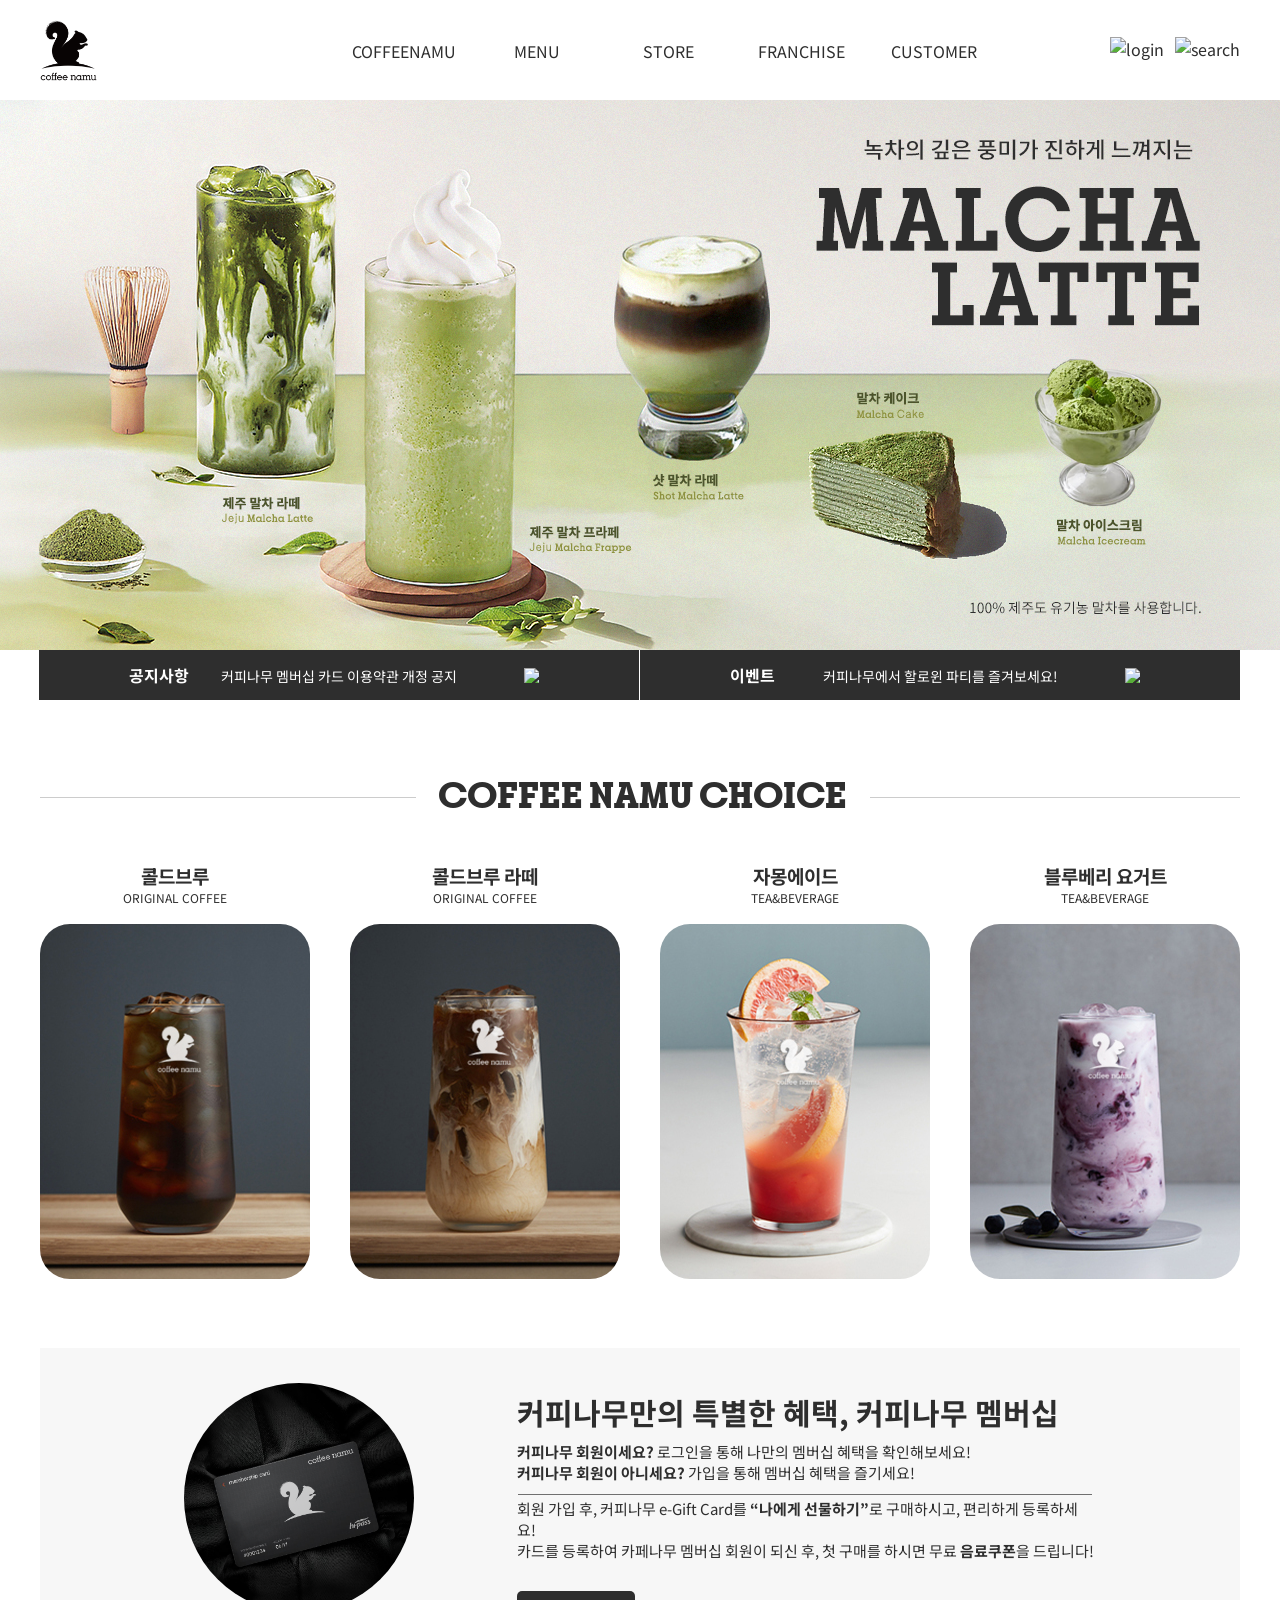
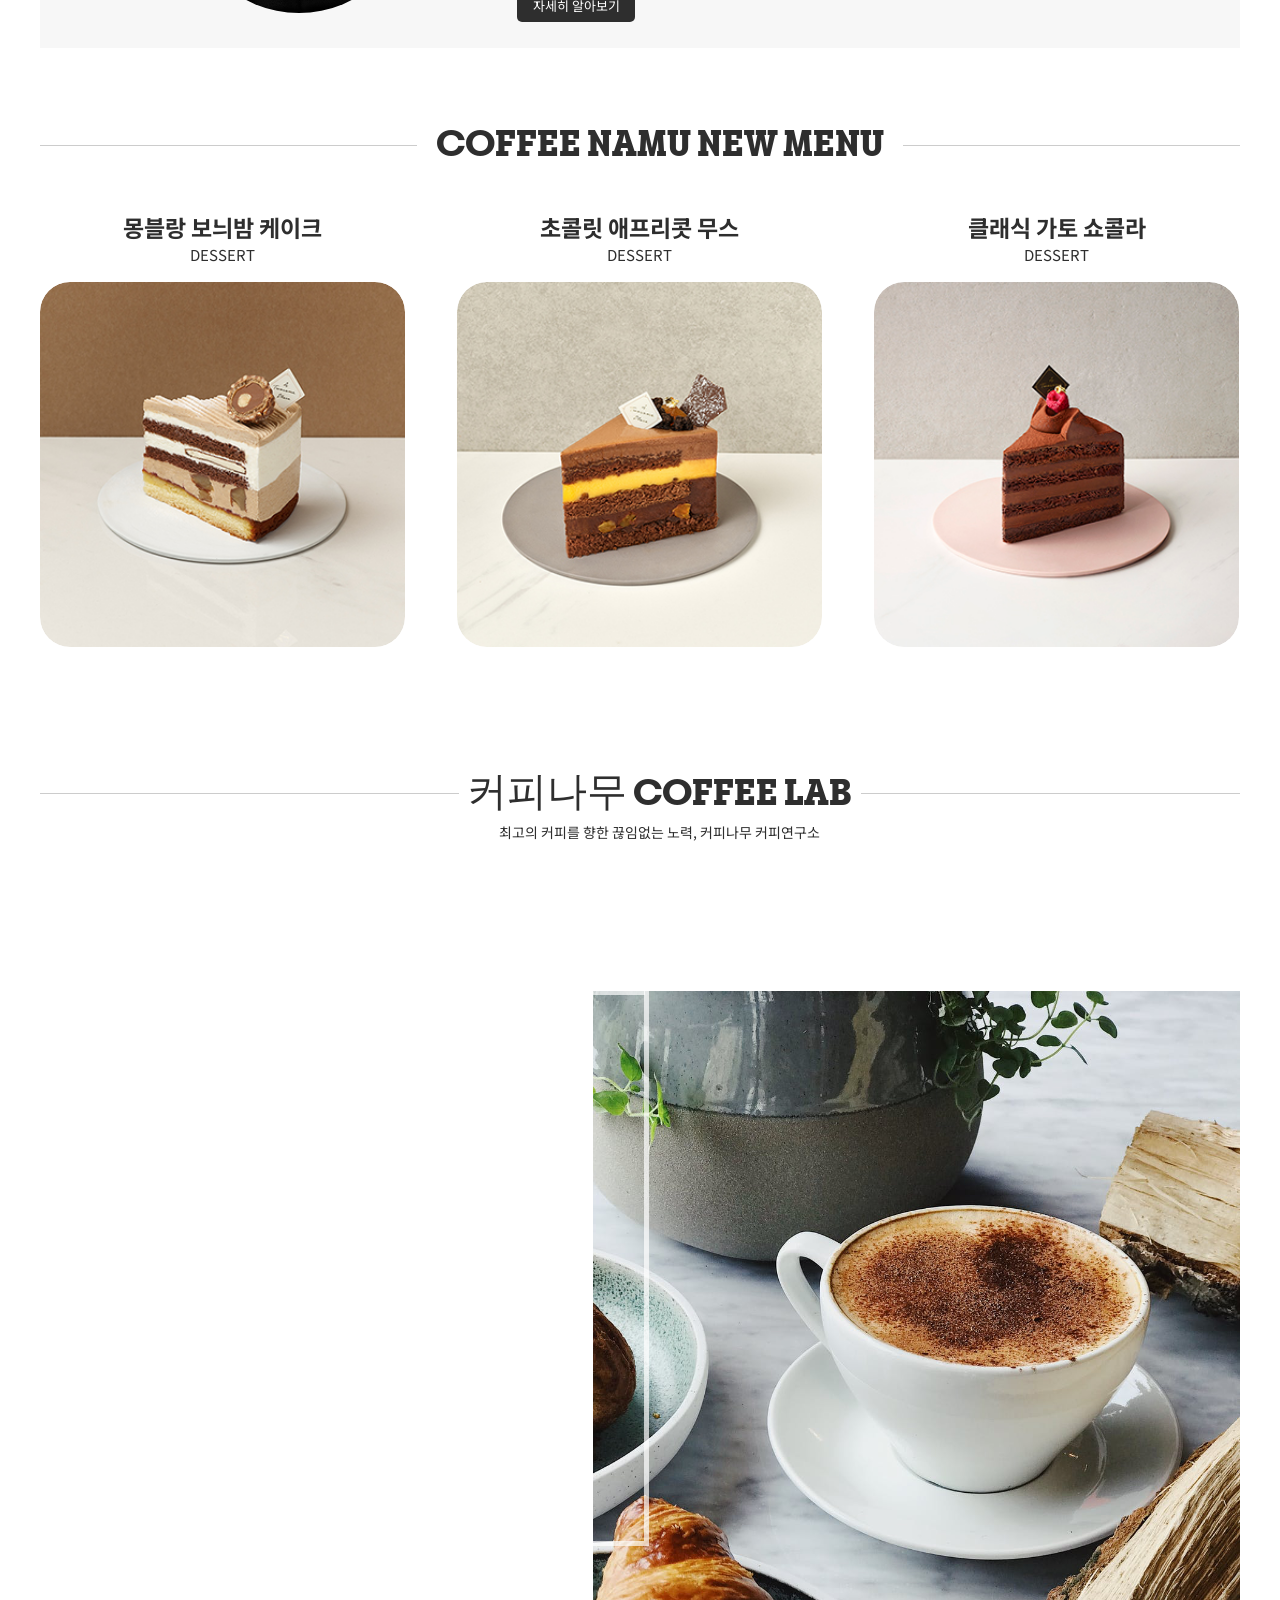
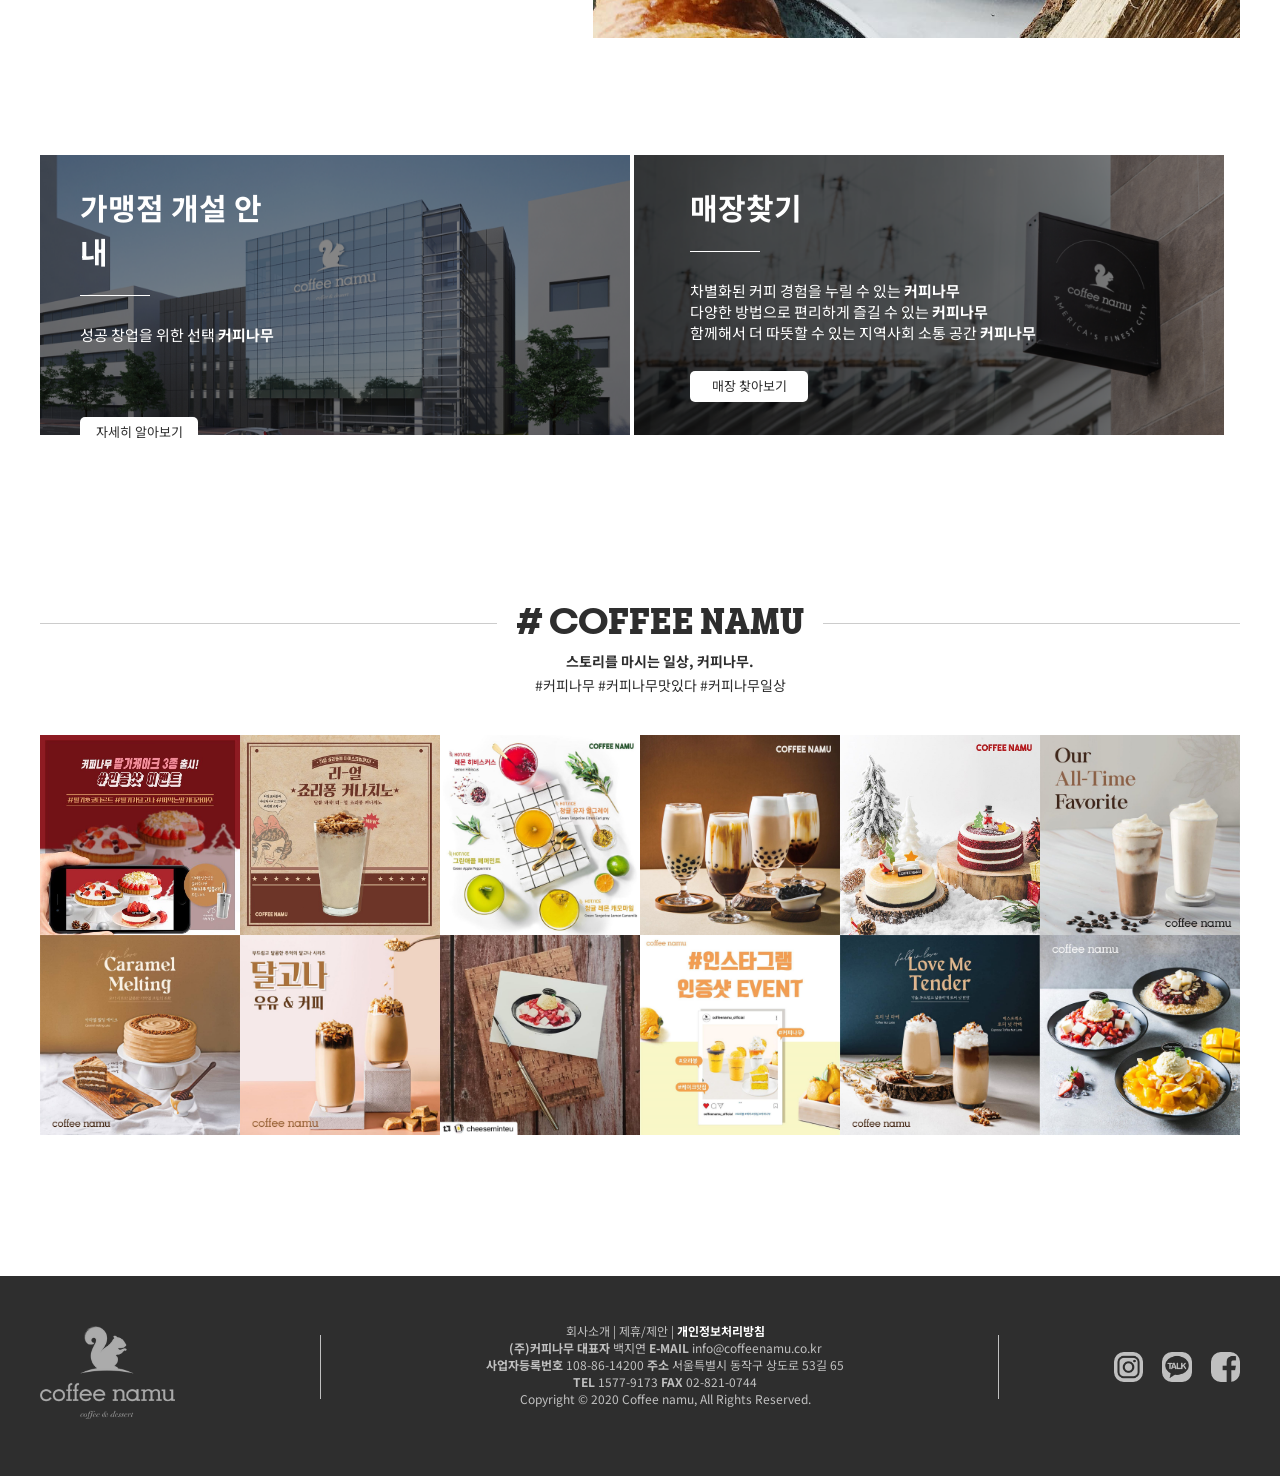
==== index.html @ 3d052d12 "Add files via upload" ====
<!DOCTYPE html>
<html lang="en">
<head>
    <meta charset="UTF-8">
    <meta name="viewport" content="width=device-width, initial-scale=1.0">
    <title>Coffee Namu</title>
    <!-- font -->
    <link href="https://fonts.googleapis.com/css2?family=Noto+Sans+KR:wght@300;400;500;700&display=swap" rel="stylesheet">
    <!-- style -->
    <link rel="stylesheet" href="./css/style.css">
    <!-- jQuery -->
    <script src="https://ajax.googleapis.com/ajax/libs/jquery/3.5.1/jquery.min.js"></script>
    <!-- JavaScript -->
    <script src="./js/main.js"></script>
</head>
<body>
    <!-- header -->
    <header id="main_header">
        <div id="logo">
            <a href="#"><img src="./images/logo.png" alt="logo"></a>
        </div>
        <nav id="gnb">
            <ul class="depth1">
                <li><a href="#">COFFEENAMU</a>
                    <ul class="depth2">
                        <li><a href="#">BRAND STORY</a></li>
                        <li><a href="#">BRAND BI</a></li>
                        <li><a href="#">LOCATION</a></li>
                    </ul>
                </li>
                <li><a href="#">MENU</a>
                    <ul class="depth2">
                        <li><a href="#">NEW</a></li>
                        <li><a href="#">COFFEE</a></li>
                        <li><a href="#">BEVERAGE</a></li>
                        <li><a href="#">DESSERT</a></li>
                        <li><a href="#">MD</a></li>
                    </ul>
                </li>
                <li><a href="#">STORE</a>
                    <ul class="depth2">
                        <li><a href="#">매장안내</a></li>
                    </ul>
                </li>
                <li><a href="#">FRANCHISE</a>
                    <ul class="depth2">
                        <li><a href="#">가맹점 개설안내</a></li>
                        <li><a href="#">추천점포</a></li>
                        <li><a href="#">가맹문의&FAQ</a></li>
                    </ul>
                </li>
                <li><a href="#">CUSTOMER</a>
                    <ul class="depth2">
                        <li><a href="#">제휴안내</a></li>
                        <li><a href="#">자주하는질문</a></li>
                        <li><a href="#">1:1 문의하기</a></li>
                    </ul>
                </li>
            </ul>
        </nav>
        <div id="lnb">
            <ul>
                <li><a href="#"><img src="./images/login.png" alt="login"></a></li>
                <li><a href="#"><img src="./images/search.png" alt="search"></a></li>
            </ul>
        </div>
    </header>

    <!-- visual -->
    <div id="visual">
        <div class="slider_box">
            <div class="sliders">
                <img src="./images/banner1.png" alt="banner1">
                <img src="./images/banner2.png" alt="banner2">
                <img src="./images/banner3.png" alt="banner3">
            </div>
        </div>
    </div>
    <div id="notice">
            <div class="notice">
                <h3>공지사항</h3>
                <div class="animated">
                    <div class="ani_text"><a href="#">커피나무 멤버십 카드 이용약관 개정 공지</a></div>
                    <div class="ani_text"><a href="#">추석 연휴 매장 영업시간 변경 안내</a></div>
                    <div class="ani_text"><a href="#">개인정보 처리방침 개정안내</a></div>
                    <div class="ani_text"><a href="#">전자영수증 서비스 점검 안내</a></div>
                </div>
                <div class="more_btn">
                    <a href="#"><img src="./images/more.png" alt="더보기"></a>
                </div>
            </div>
            <div class="notice">
                <h3>이벤트</h3>
                <div class="animated">
                    <div class="ani_text"><a href="#">커피나무에서 할로윈 파티를 즐겨보세요!</a></div>
                    <div class="ani_text"><a href="#">커피나무 10월 프로모션</a></div>
                    <div class="ani_text"><a href="#">회원가입시 무료 음료쿠폰을 드립니다!</a></div>
                    <div class="ani_text"><a href="#">현대카드로 결제시 스템프 적립 두배</a></div>
                </div>
                <div class="more_btn">
                    <a href="#"><img src="./images/more.png" alt="더보기"></a>
                </div>
            </div>
    </div>

    <!-- content -->
    <div class="content">
        <section id="choice">
            <div class="content_line"></div>
            <div class="choice_title">
                <p>COFFEE NAMU CHOICE</p>
            </div>
            <div id="choice_menu">
                <div class="choice_menu">
                    <div class="choice_menu_name">
                        <h3>콜드브루</h3>
                        <p>ORIGINAL COFFEE</p>
                    </div>
                    <div class="choice_img">
                        <a href="#"><img src="./images/choice1.jpg" alt="choice1"></a>
                    </div>
                </div>
                <div class="choice_menu">
                    <div class="choice_menu_name">
                        <h3>콜드브루 라떼</h3>
                        <p>ORIGINAL COFFEE</p>
                    </div>
                    <div class="choice_img">
                        <a href="#"><img src="./images/choice2.jpg" alt="choice2"></a>
                    </div>
                </div>
                <div class="choice_menu">
                    <div class="choice_menu_name">
                        <h3>자몽에이드</h3>
                        <p>TEA&BEVERAGE</p>
                    </div>
                    <div class="choice_img">
                        <a href="#"><img src="./images/choice3.jpg" alt="choice3"></a>
                    </div>
                </div>
                <div class="choice_menu">
                    <div class="choice_menu_name">
                        <h3>블루베리 요거트</h3>
                        <p>TEA&BEVERAGE</p>
                    </div>
                    <div class="choice_img">
                        <a href="#"><img src="./images/choice4.jpg" alt="choice4"></a>
                    </div>
                </div>
            </div>
        </section>
        <section id="membership">
            <div class="membership">
                <img src="./images/membership.png" alt="membership">
                <div class="membership_text">
                    <h3>커피나무만의 특별한 혜택, 커피나무 멤버십</h3>
                    <p class="membership_text1"><strong>커피나무 회원이세요?</strong> 로그인을 통해 나만의 멤버십 혜택을 확인해보세요!<br>
                        <strong>커피나무 회원이 아니세요?</strong> 가입을 통해 멤버십 혜택을 즐기세요!</p>
                    <div class="membership_line"></div>
                    <p class="membership_text2">회원 가입 후, 커피나무 e-Gift Card를 <strong>“나에게 선물하기”</strong>로 구매하시고, 편리하게 등록하세요!<br>카드를 등록하여 카페나무 멤버십 회원이 되신 후, 첫 구매를 하시면 무료 <strong>음료쿠폰</strong>을 드립니다!</p>
                    <a href="#" class="membership_btn">
                        <span>자세히 알아보기</span>
                    </a>
                </div>
            </div>
        </section>
        <section id="new_menu">
            <div class="content_line"></div>
            <div class="new_menu_title">
                <p>COFFEE NAMU NEW MENU</p>
            </div>
            <div id="new_menu_list">
                <div class="new_menu_list">
                    <div class="new_menu_name">
                        <h3>몽블랑 보늬밤 케이크</h3>
                        <p>DESSERT</p>
                    </div>
                    <div class="nwe_img">
                        <a href="#"><img src="./images/new1.jpg" alt="new1"></a>
                    </div>
                </div>
                <div class="new_menu_list">
                    <div class="new_menu_name">
                        <h3>초콜릿 애프리콧 무스</h3>
                        <p>DESSERT</p>
                    </div>
                    <div class="nwe_img">
                        <a href="#"><img src="./images/new2.jpg" alt="new2"></a>
                    </div>
                </div>
                <div class="new_menu_list">
                    <div class="new_menu_name">
                        <h3>클래식 가토 쇼콜라</h3>
                        <p>DESSERT</p>
                    </div>
                    <div class="nwe_img">
                        <a href="#"><img src="./images/new3.jpg" alt="new3"></a>
                    </div>
                </div>
            </div>
        </section>
        <section id="coffee_lab">
            <div class="content_line"></div>
            <div class="coffee_lab_title">
                <p>커피나무 COFFEE LAB</p>
                <span>최고의 커피를 향한 끊임없는 노력, 커피나무 커피연구소</span>
            </div>
            <div class="coffee_lab_img">
                <div class="coffee_lab_img2">
                    <video 
                        src="./images/roasting1.mp4"
                        autoplay
                        loop
                        muted
                        width="647px" height="647px"
                    ></video>
                    <div class="text">
                        <div class="top_line1"></div>
                        <div class="top_line2"></div>
                        <div class="text_bg">
                            <h3>COFFEE NAMU<br>ROASTING</h3>
                        </div>
                        <p>커피나무만의 차별화된,<br>
                        생두 고유의 맛과 향미를 살리는<br>
                        열풍식 로스팅.</p>
                    </div>
                </div>
                <div class="coffee_lab_img1">
                    <img src="./images/roasting2.png" alt="roasting2">
                </div>
            </div>
            <div id="franchise_store">
                <div class="franchise_store">
                    <img src="./images/franchise.png" alt="franchise">
                    <img src="./images/store.png" alt="store">
                </div>
                <div class="franchise_text">
                    <h3>가맹점 개설 안내</h3>
                    <div class="franchise_line"></div>
                    <p>성공 창업을 위한 선택 <strong>커피나무</strong></p>
                    <a href="#" class="franchise_btn">
                        <span>자세히 알아보기</span>
                    </a>
                </div>
                <div class="store_text">
                    <h3>매장찾기</h3>
                    <div class="store_line"></div>
                    <p>
                        차별화된 커피 경험을 누릴 수 있는 <strong>커피나무</strong><br>
                        다양한 방법으로 편리하게 즐길 수 있는 <strong>커피나무</strong><br>
                        함께해서 더 따뜻할 수 있는 지역사회 소통 공간 <strong>커피나무</strong><br>
                    </p>
                    <a href="#" class="store_btn">
                        <span>매장 찾아보기</span>
                    </a>
                </div>
            </div>
        </section>
        <section id="gallery">
            <div class="content_line"></div>
            <div class="gallery_title">
                <p># COFFEE NAMU</p>
                <span><strong>스토리를 마시는 일상, 커피나무.</strong><br>#커피나무 #커피나무맛있다 #커피나무일상</span>
            </div>
            <div class="gallery_sns">
                <div class="sns_zoom1">
                    <a href="#"><img src="./images/sns1.jpg" alt="sns1"></a>
                    <a href="#">
                        <div class="hover" id="sns_text1">
                        <span class="hover_text">
                            <div class="sns_heart">
                                <img src="./images/sns_heart.png" alt="sns_heart" class="heart">
                                <p class="heart_text">1,224</p>
                            </div>
                            <div class="sns_bubble">
                                <img src="./images/sns_bubble.png" alt="sns_bubble" class="bubble">
                                <p class="bubble_text">54</p>
                            </div>
                        </span>
                    </div>
                    </a>
                </div>
                <div class="sns_zoom2">
                    <a href="#"><img src="./images/sns2.jpg" alt="sns2"></a>
                    <a href="#">
                        <div class="hover" id="sns_text2">
                        <span class="hover_text">
                            <div class="sns_heart">
                                <img src="./images/sns_heart.png" alt="sns_heart" class="heart">
                                <p class="heart_text">824</p>
                            </div>
                            <div class="sns_bubble">
                                <img src="./images/sns_bubble.png" alt="sns_bubble" class="bubble">
                                <p class="bubble_text">19</p>
                            </div>
                        </span>
                    </div>
                    </a>
                </div>
                <div class="sns_zoom3">
                    <a href="#"><img src="./images/sns3.jpg" alt="sns3"></a>
                    <a href="#">
                        <div class="hover" id="sns_text3">
                        <span class="hover_text">
                            <div class="sns_heart">
                                <img src="./images/sns_heart.png" alt="sns_heart" class="heart">
                                <p class="heart_text">744</p>
                            </div>
                            <div class="sns_bubble">
                                <img src="./images/sns_bubble.png" alt="sns_bubble" class="bubble">
                                <p class="bubble_text">31</p>
                            </div>
                        </span>
                    </div>
                    </a>

                </div>
                <div class="sns_zoom4">
                    <a href="#"><img src="./images/sns4.jpg" alt="sns4"></a>
                    <a href="#">
                        <div class="hover" id="sns_text4">
                        <span class="hover_text">
                            <div class="sns_heart">
                                <img src="./images/sns_heart.png" alt="sns_heart" class="heart">
                                <p class="heart_text">827</p>
                            </div>
                            <div class="sns_bubble">
                                <img src="./images/sns_bubble.png" alt="sns_bubble" class="bubble">
                                <p class="bubble_text">54</p>
                            </div>
                        </span>
                    </div> 
                    </a>
                </div>
                <div class="sns_zoom5">
                    <a href="#"><img src="./images/sns5.jpg" alt="sns5"></a>
                    <a href="#">
                        <div class="hover" id="sns_text5">
                        <span class="hover_text">
                            <div class="sns_heart">
                                <img src="./images/sns_heart.png" alt="sns_heart" class="heart">
                                <p class="heart_text">701</p>
                            </div>
                            <div class="sns_bubble">
                                <img src="./images/sns_bubble.png" alt="sns_bubble" class="bubble">
                                <p class="bubble_text">16</p>
                            </div>
                        </span>
                    </div>
                    </a>
                </div>
                <div class="sns_zoom6">
                    <a href="#"><img src="./images/sns6.jpg" alt="sns6"></a>
                    <a href="#">
                        <div class="hover" id="sns_text6">
                        <span class="hover_text">
                            <div class="sns_heart">
                                <img src="./images/sns_heart.png" alt="sns_heart" class="heart">
                                <p class="heart_text">524</p>
                            </div>
                            <div class="sns_bubble">
                                <img src="./images/sns_bubble.png" alt="sns_bubble" class="bubble">
                                <p class="bubble_text">27</p>
                            </div>
                        </span>
                    </div> 
                    </a>
                </div>
                <div class="sns_zoom7">
                    <a href="#"><img src="./images/sns7.jpg" alt="sns7"></a>
                    <a href="#">
                        <div class="hover" id="sns_text7">
                            <span class="hover_text">
                                <div class="sns_heart">
                                    <img src="./images/sns_heart.png" alt="sns_heart" class="heart">
                                    <p class="heart_text">624</p>
                                </div>
                                <div class="sns_bubble">
                                    <img src="./images/sns_bubble.png" alt="sns_bubble" class="bubble">
                                    <p class="bubble_text">20</p>
                                </div>
                            </span>
                        </div>
                    </a>
                </div>
                <div class="sns_zoom8">
                    <a href="#"><img src="./images/sns8.jpg" alt="sns8"></a>
                    <a href="#">
                        <div class="hover" id="sns_text8">
                            <span class="hover_text">
                                <div class="sns_heart">
                                    <img src="./images/sns_heart.png" alt="sns_heart" class="heart">
                                    <p class="heart_text">600</p>
                                </div>
                                <div class="sns_bubble">
                                    <img src="./images/sns_bubble.png" alt="sns_bubble" class="bubble">
                                    <p class="bubble_text">34</p>
                                </div>
                            </span>
                        </div>
                    </a>
                </div>
                <div class="sns_zoom9">
                    <a href="#"><img src="./images/sns9.jpg" alt="sns9"></a>
                    <a href="#">
                        <div class="hover" id="sns_text9">
                            <span class="hover_text">
                                <div class="sns_heart">
                                    <img src="./images/sns_heart.png" alt="sns_heart" class="heart">
                                    <p class="heart_text">909</p>
                                </div>
                                <div class="sns_bubble">
                                    <img src="./images/sns_bubble.png" alt="sns_bubble" class="bubble">
                                    <p class="bubble_text">30</p>
                                </div>
                            </span>
                        </div>
                    </a>
                </div>
                <div class="sns_zoom10">
                    <a href="#"><img src="./images/sns10.jpg" alt="sns10"></a>
                    <a href="#">
                        <div class="hover" id="sns_text10">
                            <span class="hover_text">
                                <div class="sns_heart">
                                    <img src="./images/sns_heart.png" alt="sns_heart" class="heart">
                                    <p class="heart_text">3,454</p>
                                </div>
                                <div class="sns_bubble">
                                    <img src="./images/sns_bubble.png" alt="sns_bubble" class="bubble">
                                    <p class="bubble_text">201</p>
                                </div>
                            </span>
                        </div>
                    </a>
                </div>
                <div class="sns_zoom11">
                    <a href="#"><img src="./images/sns11.jpg" alt="sns11"></a>
                    <a href="#">
                        <div class="hover" id="sns_text11">
                            <span class="hover_text">
                                <div class="sns_heart">
                                    <img src="./images/sns_heart.png" alt="sns_heart" class="heart">
                                    <p class="heart_text">777</p>
                                </div>
                                <div class="sns_bubble">
                                    <img src="./images/sns_bubble.png" alt="sns_bubble" class="bubble">
                                    <p class="bubble_text">19</p>
                                </div>
                            </span>
                        </div>
                    </a>
                </div>
                <div class="sns_zoom12">
                    <a href="#"><img src="./images/sns12.jpg" alt="sns12"></a>
                    <a href="#">                        
                        <div class="hover" id="sns_text12">
                            <span class="hover_text">
                                <div class="sns_heart">
                                    <img src="./images/sns_heart.png" alt="sns_heart" class="heart">
                                    <p class="heart_text">564</p>
                                </div>
                                <div class="sns_bubble">
                                    <img src="./images/sns_bubble.png" alt="sns_bubble" class="bubble">
                                    <p class="bubble_text">31</p>
                                </div>
                            </span>
                        </div>
                    </a>
                </div>
            </div>
        </section>
    </div>

    <!-- footer -->
    <footer id="main_footer">
        <div class="main_footer">
            <div id="footer_logo">
                <img src="./images/footer_logo.png" alt="footer_logo">
            </div>
            <div class="footer_line1"></div>
            <div class="footer_text">
                <p>회사소개  |  제휴/제안  |  <span><strong>개인정보처리방침</strong></span></p>
                <p><strong>(주)커피나무 대표자</strong> 백지연   <strong>E-MAIL</strong> info@coffeenamu.co.kr<br>
                    <strong>사업자등록번호</strong> 108-86-14200   <strong>주소</strong> 서울특별시 동작구 상도로 53길 65<br>
                    <strong>TEL</strong> 1577-9173   <strong>FAX</strong> 02-821-0744  </p>
                <p class="copy">Copyright © 2020 Coffee namu, All Rights Reserved.</p>
            </div>
            <div class="footer_line2"></div>
            <div class="footer_sns">
                <a href="#"><img src="./images/insta.png" alt="insta"></a>
                <a href="#"><img src="./images/kakao.png" alt="kakao"></a>
                <a href="#"><img src="./images/facebook.png" alt="facebook"></a>
            </div>
        </div>
    </footer>
</body>
</html>
---- css/style.css ----
/* main style */

/* 전체초기화 */
* { margin: 0; padding: 0; }
li { list-style-type: none; }
a { text-decoration: none; color: #2e2e2e;}
body {
    font-family: 'Noto Sans KR', sans-serif;
    color: #2e2e2e;
    font-size: 16px;
}

/* font */
@font-face {
    font-family:'Breton-Bold';
    src: url('../font/Breton-Bold.ttf');
  }

/* header */
#main_header {
    position: relative;
    width: 1200px; height: 100px;
    /* background-color: #ccc; */
    /* border: 1px solid red; */
    margin: 0 auto;
}

#main_header > #logo > a > img{
    width: 57px; height: 61px;
    margin-top: 20px;
}

/* gnb */
#main_header > #gnb {
    position: absolute;
    width: 662px; height: 34px;
    top: 34px; left: 298px;
    z-index: 1;
}
#main_header > #gnb > .depth1 { overflow: hidden; }
#main_header > #gnb > .depth1 > li { 
    float: left; 
    width: calc(100% / 5);
    text-align: center;
    padding-top: 5px;
}
#main_header > #gnb > .depth1 > li > a {
    padding-bottom: 5px;
}

    /* 2단계 메뉴 */
    #main_header > #gnb > .depth1 {
        background-color: #fff;
    }
    #main_header > #gnb .depth2 > li {
        /* border: 1px solid red; */
        padding-top: 5px;
        padding-bottom: 5px;
    }
    #main_header > #gnb .depth2 > li:last-child {
        padding-bottom: 20px;
    }
    #main_header > #gnb .depth2 > li:first-child {
        padding-top: 37px;
    }
    #main_header > #gnb .depth2 {
        display: none;
    }
    #main_header > #gnb .depth2 > li > a {
        font-size: 14px;
        color: #999;
        transition-duration: 0.5s;
    }
    
/*gnb hover */
#main_header > #gnb > .depth1 > li > a:hover {
    border-bottom: 3px solid #873d3b;
}
#main_header > #gnb .depth2 > li > a:hover {
    color: #2e2e2e;
}

/* lnb */
#lnb {
    position: absolute;
    top: 37px; right: 0;
    /* width: 129px; height: 38px; */
}
#lnb > ul > li {
    float: left;
    margin-left: 11px;
}
#lnb > ul > li:first-child { margin-left: 0px; }
#lnb > ul > li > a > img {
    width: 26px; height: 26px;
}

/* visual */
#visual {
    position: relative;
    width: 100%;
    max-width: 1920px;
    margin: 0 auto;
    height: 550px;
    /* border: 1px solid red; */
    position: absolute;
    left: 50%;
    transform: translateX(-50%);
    overflow: hidden;
}
#visual > .slider_box {
    width: 1920px;
    /* outline: 1px solid green; */
    position: absolute;
    left: 50%;
    transform: translateX(-50%);
    overflow: hidden;
}
#visual > .slider_box > .sliders {
    width: 5760px;
    height: 550px;
    margin-left: 0px;
}
#visual > .slider_box > .sliders > img {
    display: block;
    float: left;
}

/* 텍스트 슬라이드 */
#notice {
    width: 1202px;
    margin: 0 auto;
    margin-top: 550px;
}
#notice > .notice {
    position: relative;
    width: 600px; height: 50px;
    background-color: #2e2e2e;
    color: #fff;
    float: left;
    line-height: 50px;
}
#notice > .notice:first-child { border-right: 1px solid; }
#notice > .notice > .more_btn > a > img {
    width: 15px; height: 15px;
    position: absolute;
    top: 18px; right: 100px;
}
#notice > .notice > h3 {
    font-size: 16px;
    margin-left: 90px;
    margin-right: 10px;
}
#notice > .notice > .animated {
    position: absolute;
    top: 50%; left: 50%;
    transform: translate(-50%, -50%);
    padding: 0 20px;
    height: 50px;
    overflow: hidden;
}
#notice > .notice > .animated > .ani_text > a {
    font-size: 14px;
    text-transform: uppercase;
    color: #fff;
}
  
#notice > .notice > .animated > .ani_text:first-child {
    animation: anim 10s infinite;
}
@keyframes anim {
    0%{
        margin-top : 0;
    }
    16%{
        margin-top : -50px;
    }
    33%{
        margin-top : -100px;
    }
    50%{
        margin-top : -150px;
    }
    66%{
        margin-top : -100px;
    }
    82%{
        margin-top : -50px;
    }
    100%{
        margin-top : 0;
    }
}

/* content */
.content {
    clear: both;
    position: relative;
    overflow: hidden;
    width: 1200px;
    margin: 0 auto;
}

/* choice */
#choice { position: relative; height: 648.08px;}
#choice > .content_line {
    height: 96.5px;
    border-bottom: 1px solid #ccc;
    margin-bottom: 64px;
}
#choice > .choice_title {
    position: absolute;
    top: 68px; left: 375.5px;
    width: 454px; height: 54px;
    background-color: #fff;
    text-align: center;
}
#choice > .choice_title > p {
    font-size: 40px;
    font-family: 'Breton-Bold';
}
#choice > #choice_menu > .choice_menu {
    width: 270px; height: 421px;
    margin-right: 40px;
    float: left;
}
#choice > #choice_menu > .choice_menu:last-child { margin-right: 0px; }
#choice > #choice_menu > .choice_menu > .choice_menu_name {
    text-align: center;
    margin-bottom: 18px;
}
#choice > #choice_menu > .choice_menu > .choice_menu_name > h3 {
    font-size: 19px;
}
#choice > #choice_menu > .choice_menu > .choice_menu_name > p {
    font-size: 12px;
}
#choice > #choice_menu > .choice_menu > .choice_img {
    width: 270px; height: 355px;
    border-radius: 30px;
    overflow: hidden;
}
#choice > #choice_menu > .choice_menu > .choice_img:hover > a > img {
    transform: scale(1.07);
    transition-duration: 1.5s;
}

/* membership */
#membership {
    position: relative;
    height: 300px;
    background: #F7F7F7;
}
#membership > .membership {
    width: 912.35px; height: 230px;
    margin-left: 144px;
     padding-top: 35px;
}
#membership > .membership > img {
    width: 230px; height: 230px;
    border-radius: 50%;
    float: left;
    margin-right: 103.4px;
}
#membership > .membership > .membership_text {
    margin-top: 7px;

}
#membership > .membership > .membership_text > h3 {
    font-size: 30px;
    margin-bottom: 7px;
}
#membership > .membership > .membership_text > .membership_text1 {
    font-size: 15px;
}
.membership_line { 
    position: absolute;
    width: 574px;
    border-bottom: 1px solid #707070; 
    top: 145.5px; left: 477.9px;
}
#membership > .membership > .membership_text > .membership_text2 {
    font-size: 15px;
    margin-top: 15px;
    margin-bottom: 30px;
}
#membership > .membership .membership_btn {
    display: inline-block;
    width: 118px; height: 31px;
    background-color: #2e2e2e;
    border-radius: 5px;
    text-align: center;
    line-height: 26px;
    color: #fff;
}
#membership > .membership .membership_btn > span {
    font-size: 13px;
}
#membership > .membership .membership_btn:hover {
    background-color: #873d3b;
    transition-duration: 1s;
}

/* new menu */
#new_menu { position: relative; height: 648.08px;}
#new_menu > .content_line {
    height: 96.5px;
    border-bottom: 1px solid #ccc;
    margin-bottom: 64px;
}
#new_menu > .new_menu_title {
    position: absolute;
    top: 68px; left: 377px;
    width: 486px; height: 54px;
    background-color: #fff;
    text-align: center;
}
#new_menu > .new_menu_title > p {
    font-size: 40px;
    font-family: 'Breton-Bold';
}
#new_menu > #new_menu_list > .new_menu_list {
    width: 365px; height: 438px;
    margin-right: 52px;
    float: left;
}
#new_menu > #new_menu_list > .new_menu_list:last-child { margin-right: 0px; }
#new_menu > #new_menu_list > .new_menu_list > .new_menu_name {
    text-align: center;
    padding-bottom: 17px;
}
#new_menu > #new_menu_list > .new_menu_list > .new_menu_name > h3 {
    font-size: 23px;
}
#new_menu > #new_menu_list > .new_menu_list > .new_menu_name > p {
    font-size: 15px;
}
#new_menu_list > .new_menu_list > .nwe_img {
    width: 365px; height: 365px;
    border-radius: 30px;
    overflow: hidden;
}
#new_menu_list > .new_menu_list img {
    width: 365px; height: 365px;
    border-radius: 30px;
}
#new_menu_list > .new_menu_list > .nwe_img:hover > a > img {
    transform: scale(1.07);
    transition-duration: 1.5s;
}

/* coffee lab */
#coffee_lab { position: relative; height: 1430px;}
#coffee_lab > .content_line {
    height: 96.5px;
    border-bottom: 1px solid #ccc;
    margin-bottom: 64px;
}
#coffee_lab > .coffee_lab_title {
    position: absolute;
    top: 68px; left: 418.5px;
    width: 402px; height: 77px;
    background-color: #fff;
    text-align: center;
}
#coffee_lab > .coffee_lab_title > p {
    font-size: 40px;
    font-family: 'Breton-Bold';
}
#coffee_lab > .coffee_lab_title > span {
    font-size: 14px;
}

/* coffee_lab_img */
#coffee_lab > .coffee_lab_img {
    height: 730px;
    padding-top: 82px;
}
#coffee_lab > .coffee_lab_img > .coffee_lab_img2 {
    width: 647px; height: 647px;
    overflow: hidden;
}
#coffee_lab > .coffee_lab_img > .coffee_lab_img1 {
    position: absolute;
    top: 295px; right: 0;
    z-index: -999;
}
#coffee_lab > .coffee_lab_img > .coffee_lab_img2 > .text {
    position: absolute;
    top: 294px; left: 48px;
    width: 551px; height: 551px;
    border-left: 5px solid  rgba(255, 255, 255, 0.7);
    border-right: 5px solid rgba(255, 255, 255, 0.7);
    border-bottom: 5px solid  rgba(255, 255, 255, 0.7);
    color: #fff;
    text-align: center;
}
#coffee_lab > .coffee_lab_img > .coffee_lab_img2 > .text > .text_bg > h3 {
    position: absolute;
    top: -20px; left: 28%; 
    font-family:'Breton-Bold';
    font-size: 40px;
    line-height: 40px;
}
.top_line1 {
    width: 120px;
    border-top: 5px solid rgba(255, 255, 255, 0.7);
    float: left;
}
.top_line2 {
    width: 120px;
    margin-left: 432px;
    border-top: 5px solid rgba(255, 255, 255, 0.7);
}
#coffee_lab > .coffee_lab_img > .coffee_lab_img2 > .text > p {
    position: absolute;
    bottom: 20px; left: 20px;
    font-size: 30px;
    text-align: left;
}

/* franchise_store */
#franchise_store { 
    position: relative; 
    width: 1200px; height: 280px;
    margin-top: 85px;
}
#franchise_store > .franchise_text {
    width: 207px; height: 220px;
    position: absolute;
    top: 30px; left: 40px;
}
#franchise_store > .franchise_text > h3 {
    font-size: 30px;
    color: #fff;
}
#franchise_store > .franchise_text > .franchise_line {
    width: 70px; height: 22.5px;
    border-bottom: 1px solid #fff;
    margin-bottom: 27.5px;
}
#franchise_store > .franchise_text > p {
    font-size: 15px;
    color: #fff;
    margin-bottom: 72px;
}
#franchise_store > .franchise_text > .franchise_btn {
    display: inline-block;
    width: 118px; height: 31px;
    background-color: #fff;
    border-radius: 5px;
    text-align: center;
    line-height: 26px;
}
#franchise_store > .franchise_text > .franchise_btn > span {
    font-size: 13px;
}
#franchise_store > .store_text {
    width: 348px; height: 220px;
    position: absolute;
    top: 30px; left: 650px;
}
#franchise_store > .store_text > h3 {
    font-size: 30px;
    color: #fff;
}
#franchise_store > .store_text > .store_line {
    width: 70px; height: 22.5px;
    border-bottom: 1px solid #fff;
    margin-bottom: 27.5px;
}
#franchise_store > .store_text > p {
    font-size: 15px;
    color: #fff;
    margin-bottom: 28px;
}
#franchise_store > .store_text > .store_btn {
    display: inline-block;
    width: 118px; height: 31px;
    background-color: #fff;
    border-radius: 5px;
    text-align: center;
    line-height: 26px;
}
#franchise_store > .store_text > .store_btn > span {
    font-size: 13px;
}

/* sns */
#gallery { position: relative; height: 750px;}
#gallery > .content_line {
    height: 96.5px;
    border-bottom: 1px solid #ccc;
    margin-bottom: 64px;
}
#gallery > .gallery_title {
    position: absolute;
    top: 68px; left: 457px;
    width: 326px; height: 73px;
    background-color: #fff;
    text-align: center;
}
#gallery > .gallery_title > p {
    font-size: 40px;
    font-family: 'Breton-Bold';
}
#gallery > .gallery_title > span {
    font-size: 14px;
}
#gallery > .gallery_sns { padding-top: 47px; }
#gallery > .gallery_sns a > img {
    position: relative;
    width: 200px; height: 200px;
    padding: 0; margin: 0;
    display: block;
    float: left;
}
/* sns img overflow box size */
#gallery > .gallery_sns > .sns_zoom1,
#gallery > .gallery_sns > .sns_zoom2,
#gallery > .gallery_sns > .sns_zoom3,
#gallery > .gallery_sns > .sns_zoom4,
#gallery > .gallery_sns > .sns_zoom5,
#gallery > .gallery_sns > .sns_zoom6,
#gallery > .gallery_sns > .sns_zoom7,
#gallery > .gallery_sns > .sns_zoom8,
#gallery > .gallery_sns > .sns_zoom9,
#gallery > .gallery_sns > .sns_zoom10,
#gallery > .gallery_sns > .sns_zoom11,
#gallery > .gallery_sns > .sns_zoom12 {
    width: 200px; height: 200px;
    overflow: hidden;
    float: left;
}
/* sns img 전체 zoom hover */
#gallery > .gallery_sns > .sns_zoom1:hover > a > img,
#gallery > .gallery_sns > .sns_zoom2:hover > a > img,
#gallery > .gallery_sns > .sns_zoom3:hover > a > img,
#gallery > .gallery_sns > .sns_zoom4:hover > a > img,
#gallery > .gallery_sns > .sns_zoom5:hover > a > img,
#gallery > .gallery_sns > .sns_zoom6:hover > a > img,
#gallery > .gallery_sns > .sns_zoom7:hover > a > img,
#gallery > .gallery_sns > .sns_zoom8:hover > a > img,
#gallery > .gallery_sns > .sns_zoom9:hover > a > img,
#gallery > .gallery_sns > .sns_zoom10:hover > a > img,
#gallery > .gallery_sns > .sns_zoom11:hover > a > img,
#gallery > .gallery_sns > .sns_zoom12:hover > a > img {
    transform: scale(1.07);
    transition-duration: 0.8s;
}

/* sns_text 전체 텍스트 위치 */
#sns_text1 {
    position: absolute;
    top: 208.5px; left: 0px;
    width: 200px; height: 200px;
    background-color: rgba(0, 0, 0, 0.6);
}
#sns_text2 {
    position: absolute;
    top: 208.5px; left: 200px;
    width: 200px; height: 200px;
    background-color: rgba(0, 0, 0, 0.6);
}
#sns_text3 {
    position: absolute;
    top: 208.5px; left: 400px;
    width: 200px; height: 200px;
    background-color: rgba(0, 0, 0, 0.6);
}
#sns_text4 {
    position: absolute;
    top: 208.5px; left: 600px;
    width: 200px; height: 200px;
    background-color: rgba(0, 0, 0, 0.6);
}
#sns_text5 {
    position: absolute;
    top: 208.5px; left: 800px;
    width: 200px; height: 200px;
    background-color: rgba(0, 0, 0, 0.6);
}
#sns_text6 {
    position: absolute;
    top: 208.5px; left: 1000px;
    width: 200px; height: 200px;
    background-color: rgba(0, 0, 0, 0.6);
}
#sns_text7 {
    position: absolute;
    top: 408.5px; left: 0px;
    width: 200px; height: 200px;
    background-color: rgba(0, 0, 0, 0.6);
}
#sns_text8 {
    position: absolute;
    top: 408.5px; left: 200px;
    width: 200px; height: 200px;
    background-color: rgba(0, 0, 0, 0.6);
}
#sns_text9 {
    position: absolute;
    top: 408.5px; left: 400px;
    width: 200px; height: 200px;
    background-color: rgba(0, 0, 0, 0.6);
}
#sns_text10 {
    position: absolute;
    top: 408.5px; left: 600px;
    width: 200px; height: 200px;
    background-color: rgba(0, 0, 0, 0.6);
}
#sns_text11 {
    position: absolute;
    top: 408.5px; left: 800px;
    width: 200px; height: 200px;
    background-color: rgba(0, 0, 0, 0.6);
}
#sns_text12 {
    position: absolute;
    top: 408.5px; left: 1000px;
    width: 200px; height: 200px;
    background-color: rgba(0, 0, 0, 0.6);
}

/* sns_text 전체 텍스트 css */
.hover > .hover_text img {
    float: left;
    display: block;
    margin-left: 26px;
    margin-top: 85px;
}
.hover > .hover_text p {
    float: left;
    color: #fff;
    margin-top: 85px;
}

/* sns_text 전체 텍스트 숨김 */
.hover {
    display: none;
}

/* sns_text 전체 텍스트 hover */
#gallery > .gallery_sns > .sns_zoom1:hover #sns_text1,
#gallery > .gallery_sns > .sns_zoom2:hover #sns_text2,
#gallery > .gallery_sns > .sns_zoom3:hover #sns_text3,
#gallery > .gallery_sns > .sns_zoom4:hover #sns_text4,
#gallery > .gallery_sns > .sns_zoom5:hover #sns_text5,
#gallery > .gallery_sns > .sns_zoom6:hover #sns_text6,
#gallery > .gallery_sns > .sns_zoom7:hover #sns_text7,
#gallery > .gallery_sns > .sns_zoom8:hover #sns_text8,
#gallery > .gallery_sns > .sns_zoom9:hover #sns_text9,
#gallery > .gallery_sns > .sns_zoom10:hover #sns_text10,
#gallery > .gallery_sns > .sns_zoom11:hover #sns_text11,
#gallery > .gallery_sns > .sns_zoom12:hover #sns_text12 {
    display: block;
}

/* footer */
#main_footer {
    clear: both;
    overflow: hidden;
    height: 200px;
    background-color: #2e2e2e;
}

#main_footer  > .main_footer {
    position: relative;
    width: 1200px; height: 200px;
    background-color: #2e2e2e;
    margin: 0 auto;
}

#main_footer  > .main_footer > #footer_logo {
    position: absolute;
    width: 135px; height: 93px;
    left: 0; top: 49.5px;
    /* padding-top: 49.5px; */
}

#main_footer  > .main_footer > #footer_logo img {
    width: 135px; height: 93px;
    opacity: 0.6;
}

#main_footer  > .main_footer > .footer_line1 {
    position: absolute;
    top: 58.5px; left: 280.1px;
    width: 145px; height: 64px;
    border-left: 1px solid rgba(255, 255, 255, 0.7);
}
#main_footer  > .main_footer > .footer_text {
    position: absolute;
    top: 46px; left: 446px;
    color: rgba(255, 255, 255, 0.7);
    text-align: center;
    font-size: 12px;
}
#main_footer  > .main_footer > .footer_text span { color: #fff; }
#main_footer  > .main_footer > .footer_line2 {
    position: absolute;
    top: 58.5px; right: 240.6px; 
    width: 105px; height: 64px;
    border-right: 1px solid rgba(255, 255, 255, 0.7);
    
}
#main_footer  > .main_footer > .footer_sns {
    position: absolute;
    top: 76px; right: 0;
    opacity: 0.7;
}
#main_footer  > .main_footer > .footer_sns > a > img {
    margin-left: 15px;
}
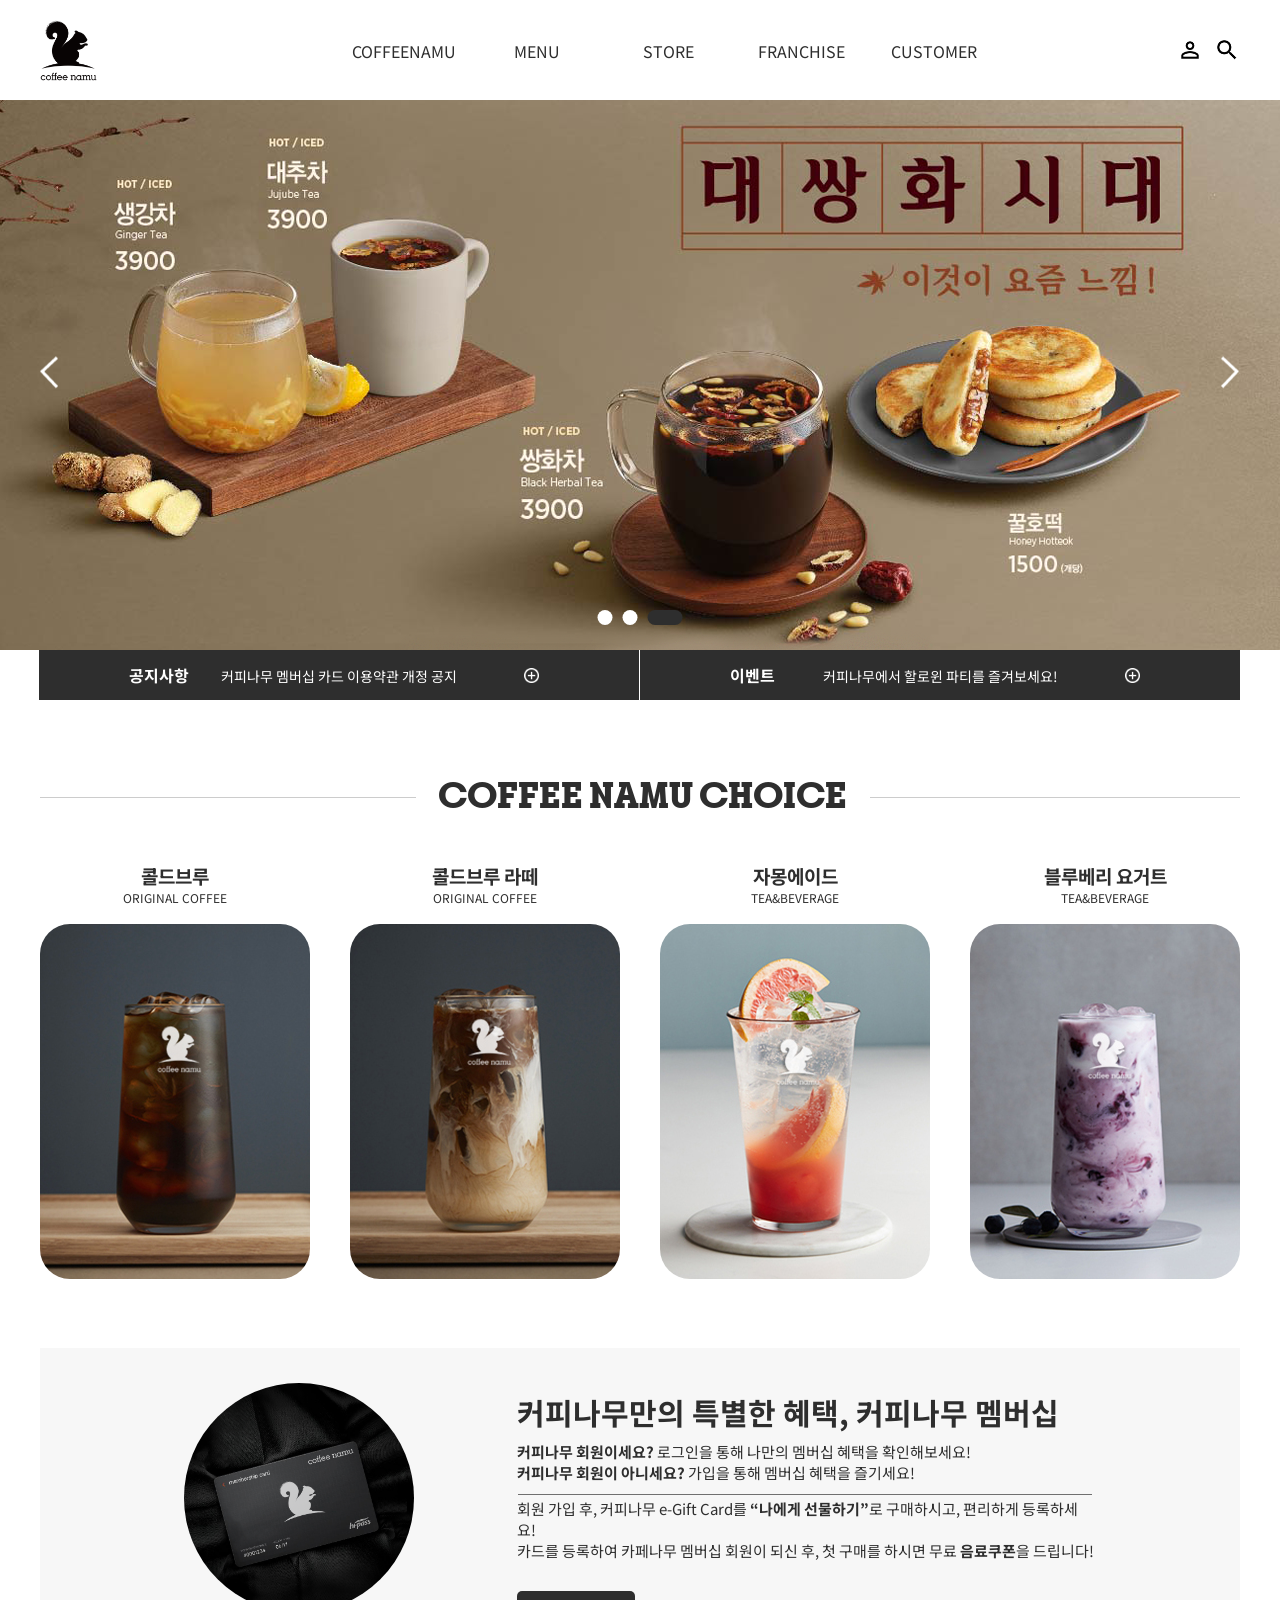
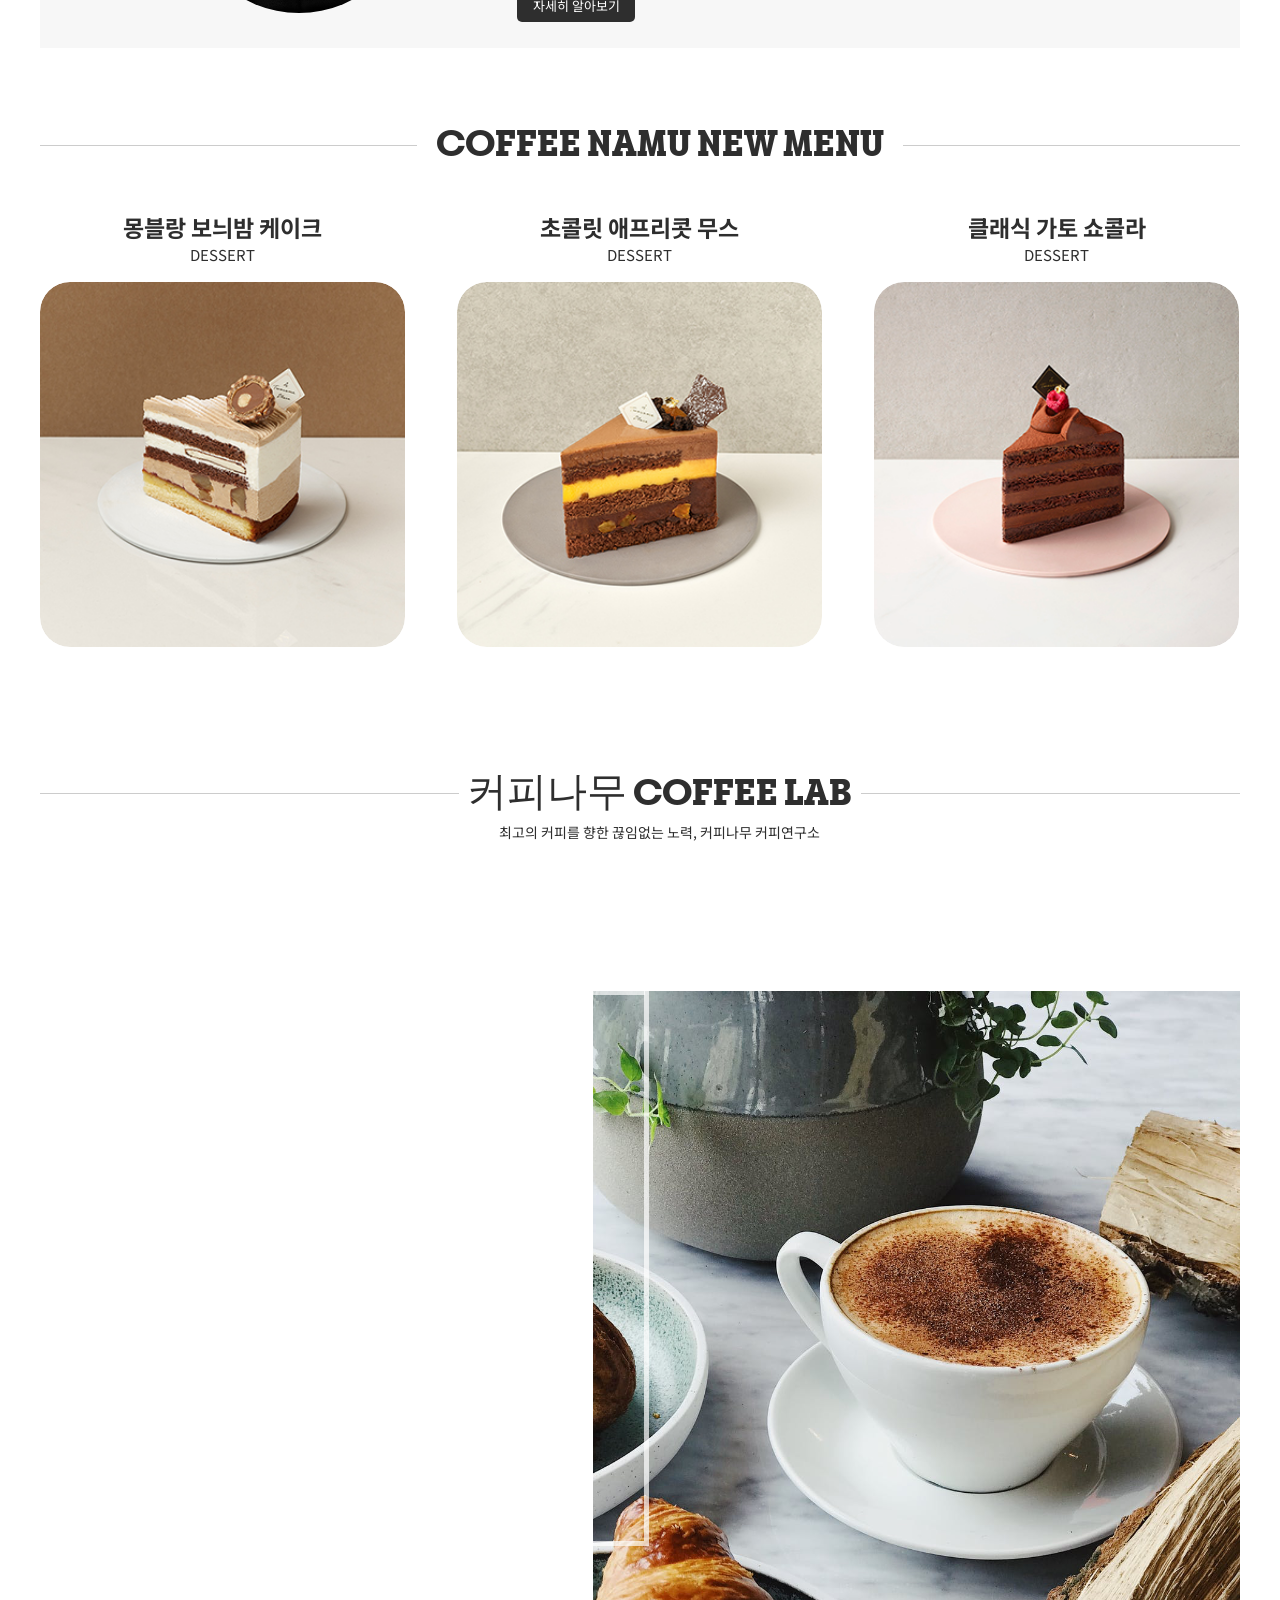
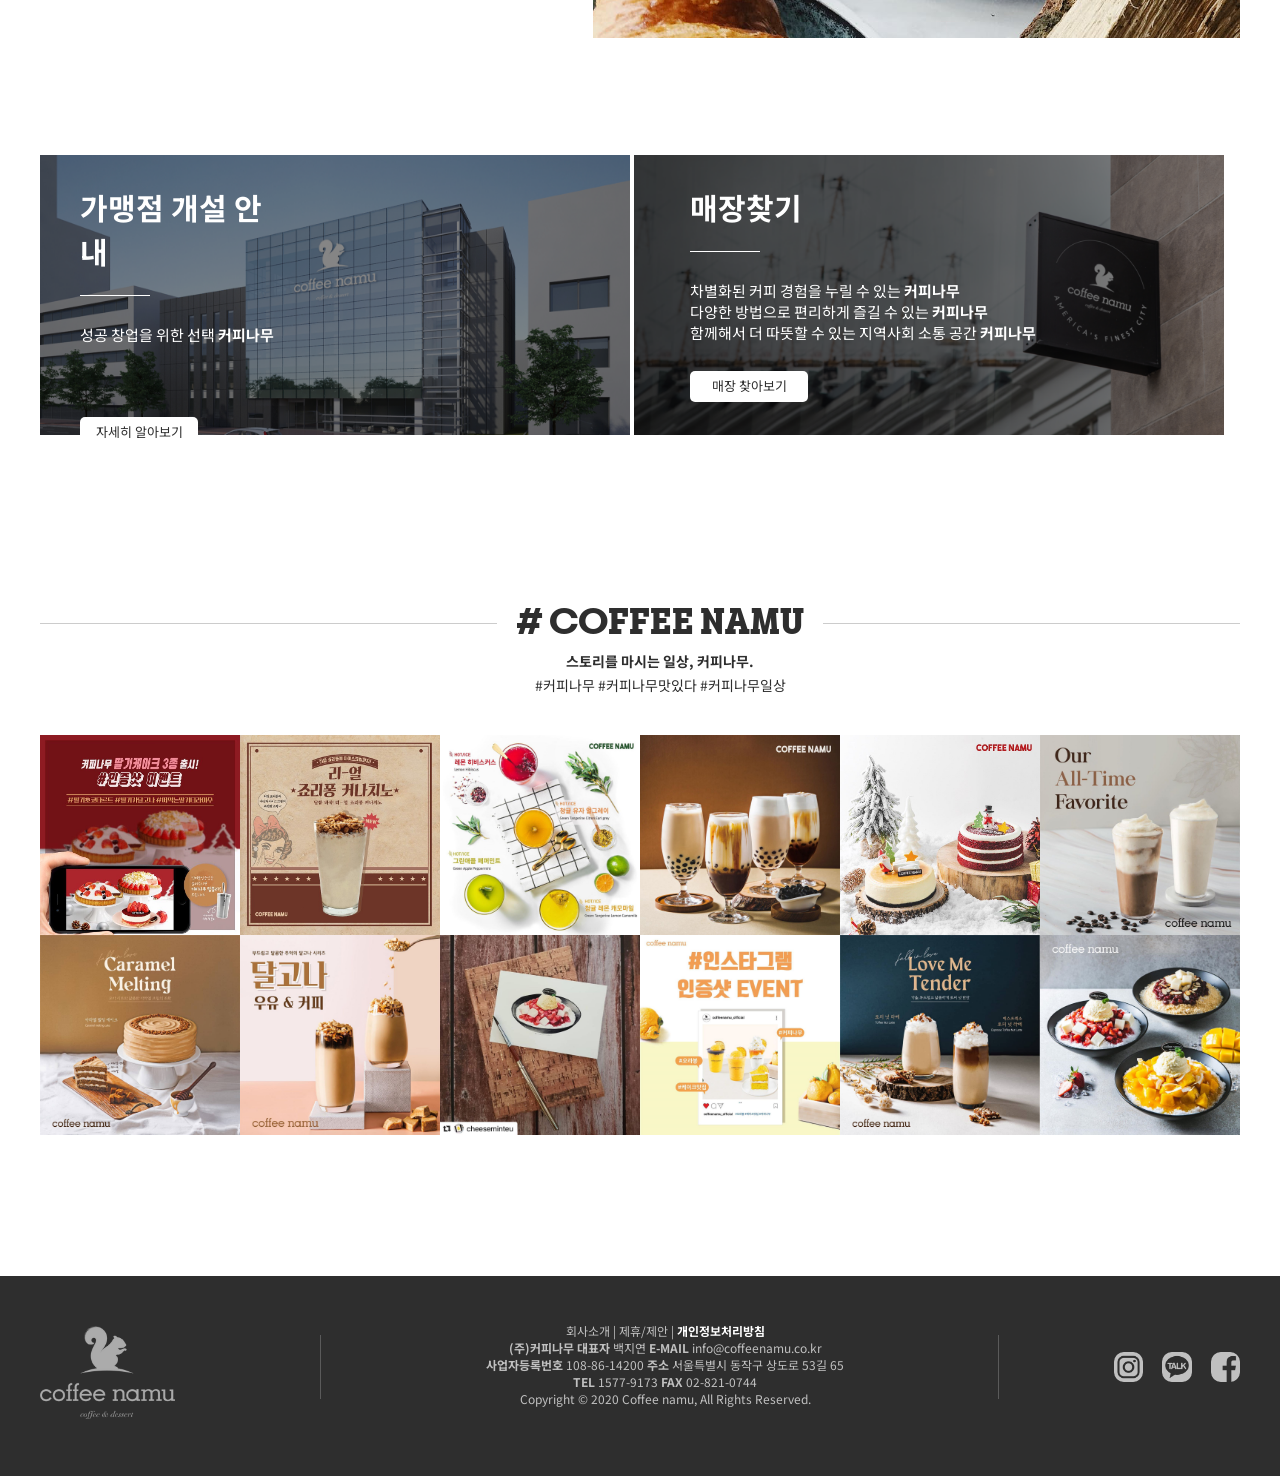
==== commit 33622140: "Add files via upload" ====
--- a/index.html
+++ b/index.html
@@ -17,20 +17,20 @@
     <!-- header -->
     <header id="main_header">
         <div id="logo">
-            <a href="#"><img src="./images/logo.png" alt="logo"></a>
+            <a href="./index.html"><img src="./images/logo.png" alt="logo"></a>
         </div>
         <nav id="gnb">
             <ul class="depth1">
-                <li><a href="#">COFFEENAMU</a>
+                <li><a href="./sub1_1.html">COFFEENAMU</a>
                     <ul class="depth2">
-                        <li><a href="#">BRAND STORY</a></li>
+                        <li><a href="./sub1_1.html">BRAND STORY</a></li>
                         <li><a href="#">BRAND BI</a></li>
-                        <li><a href="#">LOCATION</a></li>
+                        <li><a href="./sub1_3.html">LOCATION</a></li>
                     </ul>
                 </li>
-                <li><a href="#">MENU</a>
+                <li><a href="./sub2_1.html">MENU</a>
                     <ul class="depth2">
-                        <li><a href="#">NEW</a></li>
+                        <li><a href="./sub2_1.html">NEW</a></li>
                         <li><a href="#">COFFEE</a></li>
                         <li><a href="#">BEVERAGE</a></li>
                         <li><a href="#">DESSERT</a></li>
@@ -74,8 +74,17 @@
                 <img src="./images/banner2.png" alt="banner2">
                 <img src="./images/banner3.png" alt="banner3">
             </div>
+            <div class="pager">
+                <a href="#" id="pager_btn1" class="active"></a>
+                <a href="#" id="pager_btn2" class="2"></a>
+                <a href="#" id="pager_btn3" class="3"></a>
+            </div>
+            <div class="controls">
+                <a href="#" class="left"><img src="./images/left.png" alt=""></a>
+                <a href="#" class="right"><img src="./images/right.png" alt=""></a>
+            </div>
         </div>
-    </div>
+        </div>
     <div id="notice">
             <div class="notice">
                 <h3>공지사항</h3>
--- a/css/style.css
+++ b/css/style.css
@@ -97,12 +97,9 @@
 
 /* visual */
 #visual {
-    position: relative;
     width: 100%;
-    max-width: 1920px;
     margin: 0 auto;
     height: 550px;
-    /* border: 1px solid red; */
     position: absolute;
     left: 50%;
     transform: translateX(-50%);
@@ -110,7 +107,6 @@
 }
 #visual > .slider_box {
     width: 1920px;
-    /* outline: 1px solid green; */
     position: absolute;
     left: 50%;
     transform: translateX(-50%);
@@ -124,6 +120,44 @@
 #visual > .slider_box > .sliders > img {
     display: block;
     float: left;
+}
+
+/* slider pager */
+.pager {
+    position: absolute;
+    bottom: 20px;
+    left: 50%;
+    transform: translateX(-50%);
+}
+
+.pager > a {
+    float: left;
+    width: 15px; height: 15px;
+    border-radius: 50%;
+    margin: 5px;
+    background: #fff;
+}
+
+.pager > .active {
+    background: #2e2e2e;
+    width: 35px; height: 15px;
+    border-radius: 30px;
+}
+
+.controls > a {
+    position: absolute;
+}
+
+.controls>.left {
+    left: 360px;
+    top: 50%;
+    transform: translateY(-50%);
+}
+
+.controls>.right {
+    right: 360px;
+    top: 50%;
+    transform: translateY(-50%);
 }
 
 /* 텍스트 슬라이드 */
@@ -166,7 +200,7 @@
 }
   
 #notice > .notice > .animated > .ani_text:first-child {
-    animation: anim 10s infinite;
+    animation: anim 20s infinite;
 }
 @keyframes anim {
     0%{
@@ -241,8 +275,8 @@
     overflow: hidden;
 }
 #choice > #choice_menu > .choice_menu > .choice_img:hover > a > img {
-    transform: scale(1.07);
-    transition-duration: 1.5s;
+    transform: scale(1.05);
+    transition-duration: 0.7s;
 }
 
 /* membership */
@@ -345,8 +379,8 @@
     border-radius: 30px;
 }
 #new_menu_list > .new_menu_list > .nwe_img:hover > a > img {
-    transform: scale(1.07);
-    transition-duration: 1.5s;
+    transform: scale(1.05);
+    transition-duration: 0.7s;
 }
 
 /* coffee lab */
@@ -545,8 +579,8 @@
 #gallery > .gallery_sns > .sns_zoom10:hover > a > img,
 #gallery > .gallery_sns > .sns_zoom11:hover > a > img,
 #gallery > .gallery_sns > .sns_zoom12:hover > a > img {
-    transform: scale(1.07);
-    transition-duration: 0.8s;
+    transform: scale(1.05);
+    transition-duration: 0.7s;
 }
 
 /* sns_text 전체 텍스트 위치 */
@@ -689,6 +723,7 @@
     top: 58.5px; left: 280.1px;
     width: 145px; height: 64px;
     border-left: 1px solid rgba(255, 255, 255, 0.7);
+    opacity: 0.3;
 }
 #main_footer  > .main_footer > .footer_text {
     position: absolute;
@@ -703,6 +738,7 @@
     top: 58.5px; right: 240.6px; 
     width: 105px; height: 64px;
     border-right: 1px solid rgba(255, 255, 255, 0.7);
+    opacity: 0.3;
     
 }
 #main_footer  > .main_footer > .footer_sns {
